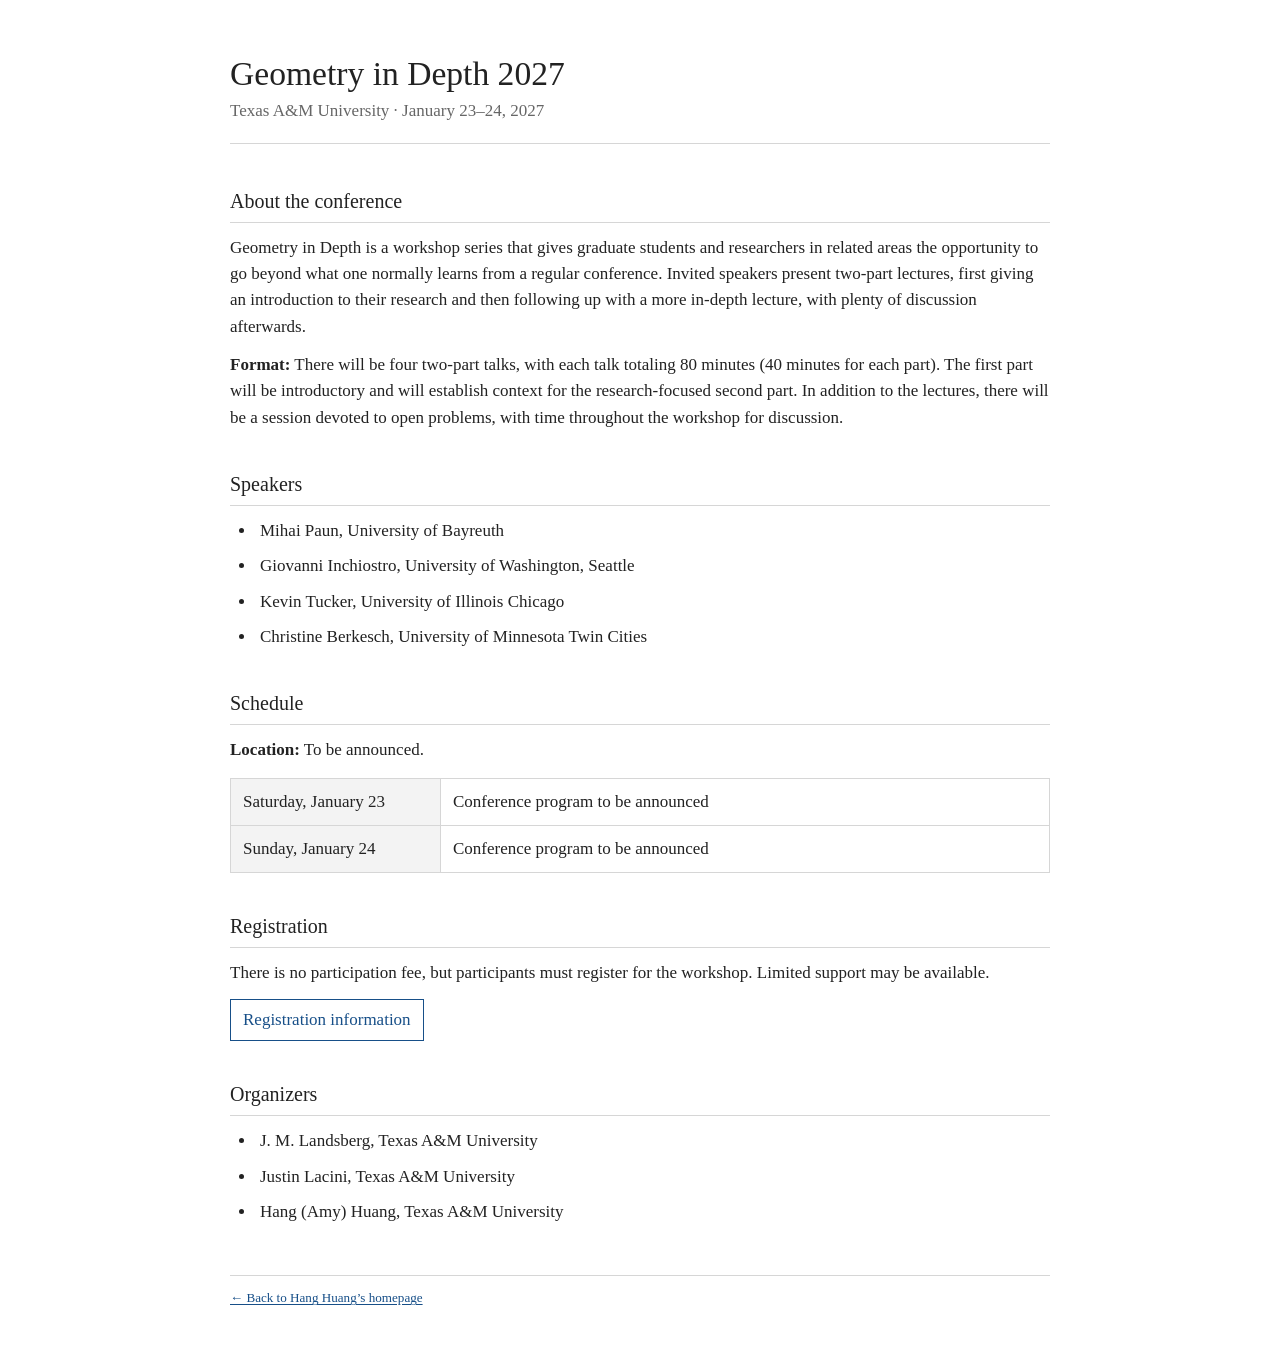
==== gid27.html @ b369a322 "Rename conference page to gid27" ====
<!doctype html>
<html lang="en">
  <head>
    <meta charset="utf-8" />
    <meta name="viewport" content="width=device-width, initial-scale=1" />
    <meta
      name="description"
      content="Geometry in Depth 2027, a conference at Texas A&M University."
    />
    <title>Geometry in Depth 2027</title>
    <link rel="stylesheet" href="styles.css" />
  </head>
  <body>
    <main>
      <header>
        <h1>Geometry in Depth 2027</h1>
        <p class="subtitle">Texas A&amp;M University · January 23–24, 2027</p>
      </header>

      <section>
        <h2>About the conference</h2>
        <p>
          Geometry in Depth is a workshop series that gives graduate students
          and researchers in related areas the opportunity to go beyond what
          one normally learns from a regular conference. Invited speakers
          present two-part lectures, first giving an introduction to their
          research and then following up with a more in-depth lecture, with
          plenty of discussion afterwards.
        </p>
        <p>
          <strong>Format:</strong> There will be four two-part talks, with each
          talk totaling 80 minutes (40 minutes for each part). The first part
          will be introductory and will establish context for the
          research-focused second part. In addition to the lectures, there will
          be a session devoted to open problems, with time throughout the
          workshop for discussion.
        </p>
      </section>

      <section>
        <h2>Speakers</h2>
        <ul>
          <li>Mihai Paun, University of Bayreuth</li>
          <li>Giovanni Inchiostro, University of Washington, Seattle</li>
          <li>Kevin Tucker, University of Illinois Chicago</li>
          <li>Christine Berkesch, University of Minnesota Twin Cities</li>
        </ul>
      </section>

      <section>
        <h2>Schedule</h2>
        <p><strong>Location:</strong> To be announced.</p>
        <table class="schedule">
          <tbody>
            <tr>
              <th scope="row">Saturday, January 23</th>
              <td>Conference program to be announced</td>
            </tr>
            <tr>
              <th scope="row">Sunday, January 24</th>
              <td>Conference program to be announced</td>
            </tr>
          </tbody>
        </table>
      </section>

      <section>
        <h2>Registration</h2>
        <p>
          There is no participation fee, but participants must register for
          the workshop. Limited support may be available.
        </p>
        <p><a class="registration-link" href="registration.html">Registration information</a></p>
      </section>

      <section>
        <h2>Organizers</h2>
        <ul>
          <li>J. M. Landsberg, Texas A&amp;M University</li>
          <li>Justin Lacini, Texas A&amp;M University</li>
          <li>Hang (Amy) Huang, Texas A&amp;M University</li>
        </ul>
      </section>

      <footer>
        <p><a href="index.html">← Back to Hang Huang’s homepage</a></p>
      </footer>
    </main>
  </body>
</html>
---- styles.css ----
:root {
  color-scheme: light;
  --text: #222;
  --muted: #666;
  --link: #174f88;
  --line: #d6d6d6;
  --soft: #f3f3f3;
}

* {
  box-sizing: border-box;
}

body {
  margin: 0;
  color: var(--text);
  background: #fff;
  font-family: Georgia, "Times New Roman", serif;
  font-size: 17px;
  line-height: 1.55;
}

main {
  width: min(820px, calc(100% - 40px));
  margin: 54px auto;
}

header {
  margin-bottom: 42px;
  padding-bottom: 18px;
  border-bottom: 1px solid var(--line);
}

h1 {
  margin: 0 0 4px;
  font-size: 2.1rem;
  font-weight: normal;
  line-height: 1.2;
}

.subtitle {
  margin: 0;
  color: var(--muted);
}

section {
  margin: 38px 0;
}

h2 {
  margin: 0 0 12px;
  padding-bottom: 5px;
  border-bottom: 1px solid var(--line);
  font-size: 1.25rem;
  font-weight: normal;
}

h3 {
  margin: 24px 0 8px;
  font-size: 1rem;
}

p {
  margin: 0 0 12px;
}

a {
  color: var(--link);
  text-decoration-thickness: 1px;
  text-underline-offset: 2px;
}

a:hover {
  color: #0b3159;
}

.introduction {
  display: grid;
  grid-template-columns: 165px 1fr;
  gap: 28px;
  align-items: start;
}

.portrait {
  width: 165px;
  height: 205px;
  border: 1px solid var(--line);
  object-fit: cover;
  object-position: 50% 18%;
}

.introduction h2 {
  margin-top: -7px;
}

dl {
  display: grid;
  grid-template-columns: 90px 1fr;
  gap: 3px 12px;
  margin: 0;
}

dt {
  color: var(--muted);
}

dd {
  margin: 0;
}

ul,
ol {
  margin: 8px 0 0;
  padding-left: 26px;
}

li {
  margin-bottom: 9px;
  padding-left: 4px;
}

.papers li {
  margin-bottom: 14px;
}

.paper-title {
  font-weight: bold;
}

.book-chapter {
  margin-left: 4px;
}

.schedule {
  width: 100%;
  margin-top: 14px;
  border-collapse: collapse;
}

.schedule th,
.schedule td {
  padding: 10px 12px;
  border: 1px solid var(--line);
  text-align: left;
  vertical-align: top;
}

.schedule th {
  width: 210px;
  background: var(--soft);
  font-weight: normal;
}

.registration-link {
  display: inline-block;
  padding: 7px 12px;
  border: 1px solid var(--link);
  text-decoration: none;
}

.registration-link:hover {
  color: #fff;
  background: var(--link);
}

.registration-button {
  display: inline-block;
  padding: 8px 13px;
  color: var(--muted);
  background: var(--soft);
  border: 1px solid var(--line);
}

.section-intro {
  margin-bottom: 16px;
}

#gist-grid {
  border-top: 1px solid var(--line);
}

.gist-card {
  display: block;
  padding: 12px 0;
  border-bottom: 1px solid var(--line);
  color: var(--text);
  text-decoration: none;
}

.gist-card:hover h3 {
  color: var(--link);
  text-decoration: underline;
}

.gist-card-meta {
  color: var(--muted);
  font: 0.75rem Arial, sans-serif;
  text-transform: uppercase;
}

.gist-card h3 {
  margin: 3px 0 0;
  font-size: 1rem;
}

.gist-card-link {
  display: none;
}

.gist-status {
  padding: 13px 0;
  color: var(--muted);
}

footer {
  margin-top: 50px;
  padding-top: 12px;
  border-top: 1px solid var(--line);
  color: var(--muted);
  font-size: 0.82rem;
}

@media (max-width: 560px) {
  main {
    width: calc(100% - 30px);
    margin: 30px auto;
  }

  .introduction {
    grid-template-columns: 1fr;
  }

  .portrait {
    width: 140px;
    height: 175px;
  }

  .introduction h2 {
    margin-top: 0;
  }

  dl {
    grid-template-columns: 80px 1fr;
  }
}
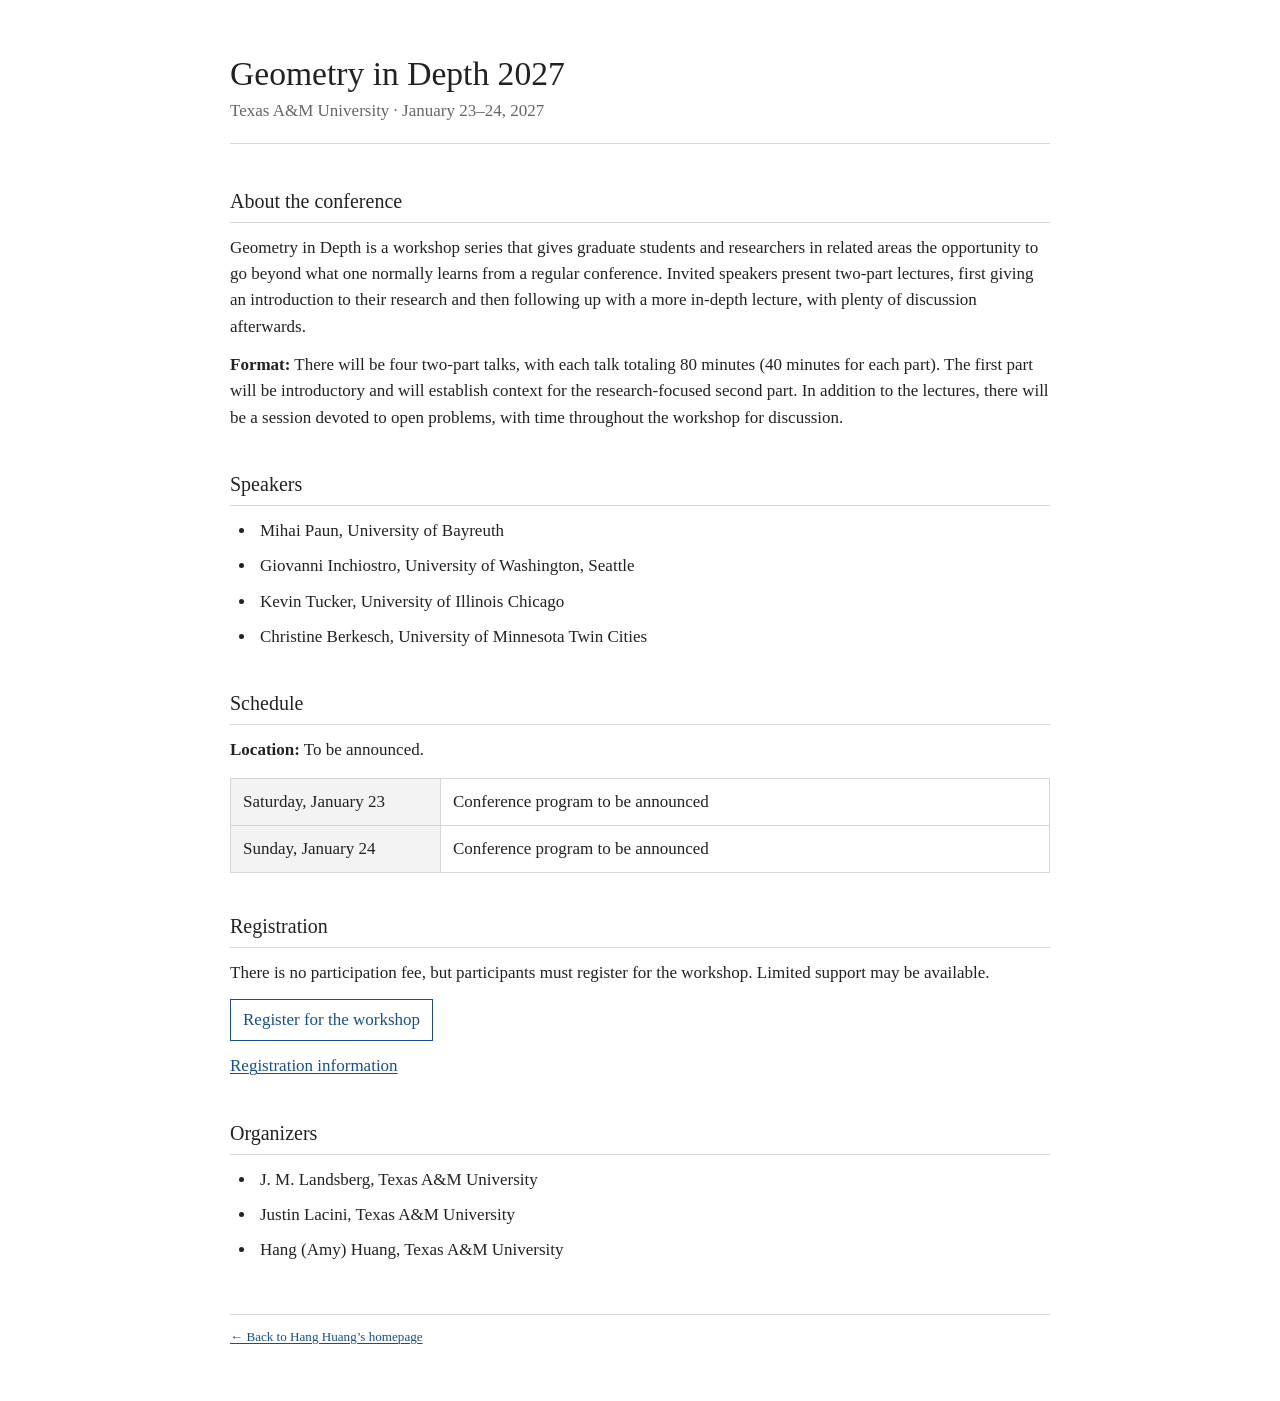
==== commit 1b02a3fe: "Link conference registration form" ====
--- a/gid27.html
+++ b/gid27.html
@@ -70,7 +70,13 @@
           There is no participation fee, but participants must register for
           the workshop. Limited support may be available.
         </p>
-        <p><a class="registration-link" href="registration.html">Registration information</a></p>
+        <p>
+          <a
+            class="registration-link"
+            href="https://docs.google.com/forms/d/16JM95xdHXZeFj7LqHZD20StzO6lVtpzjNh9TrMakeek/viewform"
+          >Register for the workshop</a>
+        </p>
+        <p><a href="registration.html">Registration information</a></p>
       </section>
 
       <section>
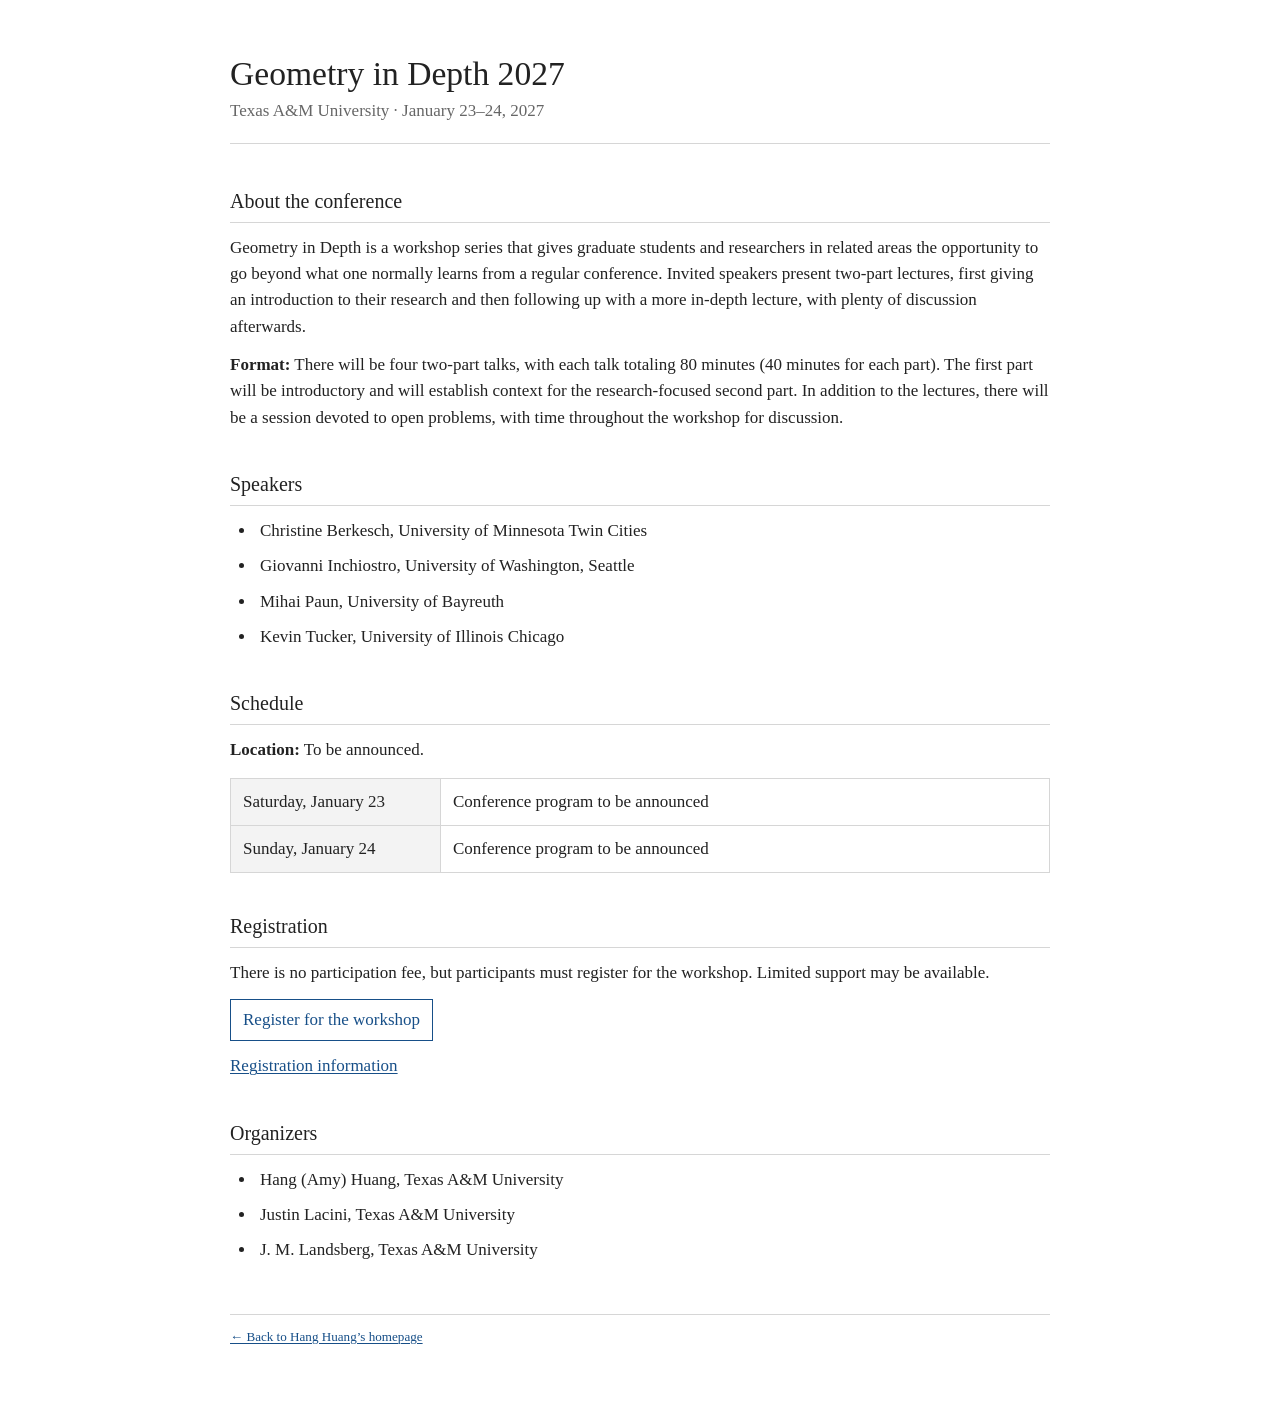
==== commit b691566d: "Alphabetize conference participants" ====
--- a/gid27.html
+++ b/gid27.html
@@ -40,10 +40,10 @@
       <section>
         <h2>Speakers</h2>
         <ul>
+          <li>Christine Berkesch, University of Minnesota Twin Cities</li>
+          <li>Giovanni Inchiostro, University of Washington, Seattle</li>
           <li>Mihai Paun, University of Bayreuth</li>
-          <li>Giovanni Inchiostro, University of Washington, Seattle</li>
           <li>Kevin Tucker, University of Illinois Chicago</li>
-          <li>Christine Berkesch, University of Minnesota Twin Cities</li>
         </ul>
       </section>
 
@@ -82,9 +82,9 @@
       <section>
         <h2>Organizers</h2>
         <ul>
+          <li>Hang (Amy) Huang, Texas A&amp;M University</li>
+          <li>Justin Lacini, Texas A&amp;M University</li>
           <li>J. M. Landsberg, Texas A&amp;M University</li>
-          <li>Justin Lacini, Texas A&amp;M University</li>
-          <li>Hang (Amy) Huang, Texas A&amp;M University</li>
         </ul>
       </section>
 
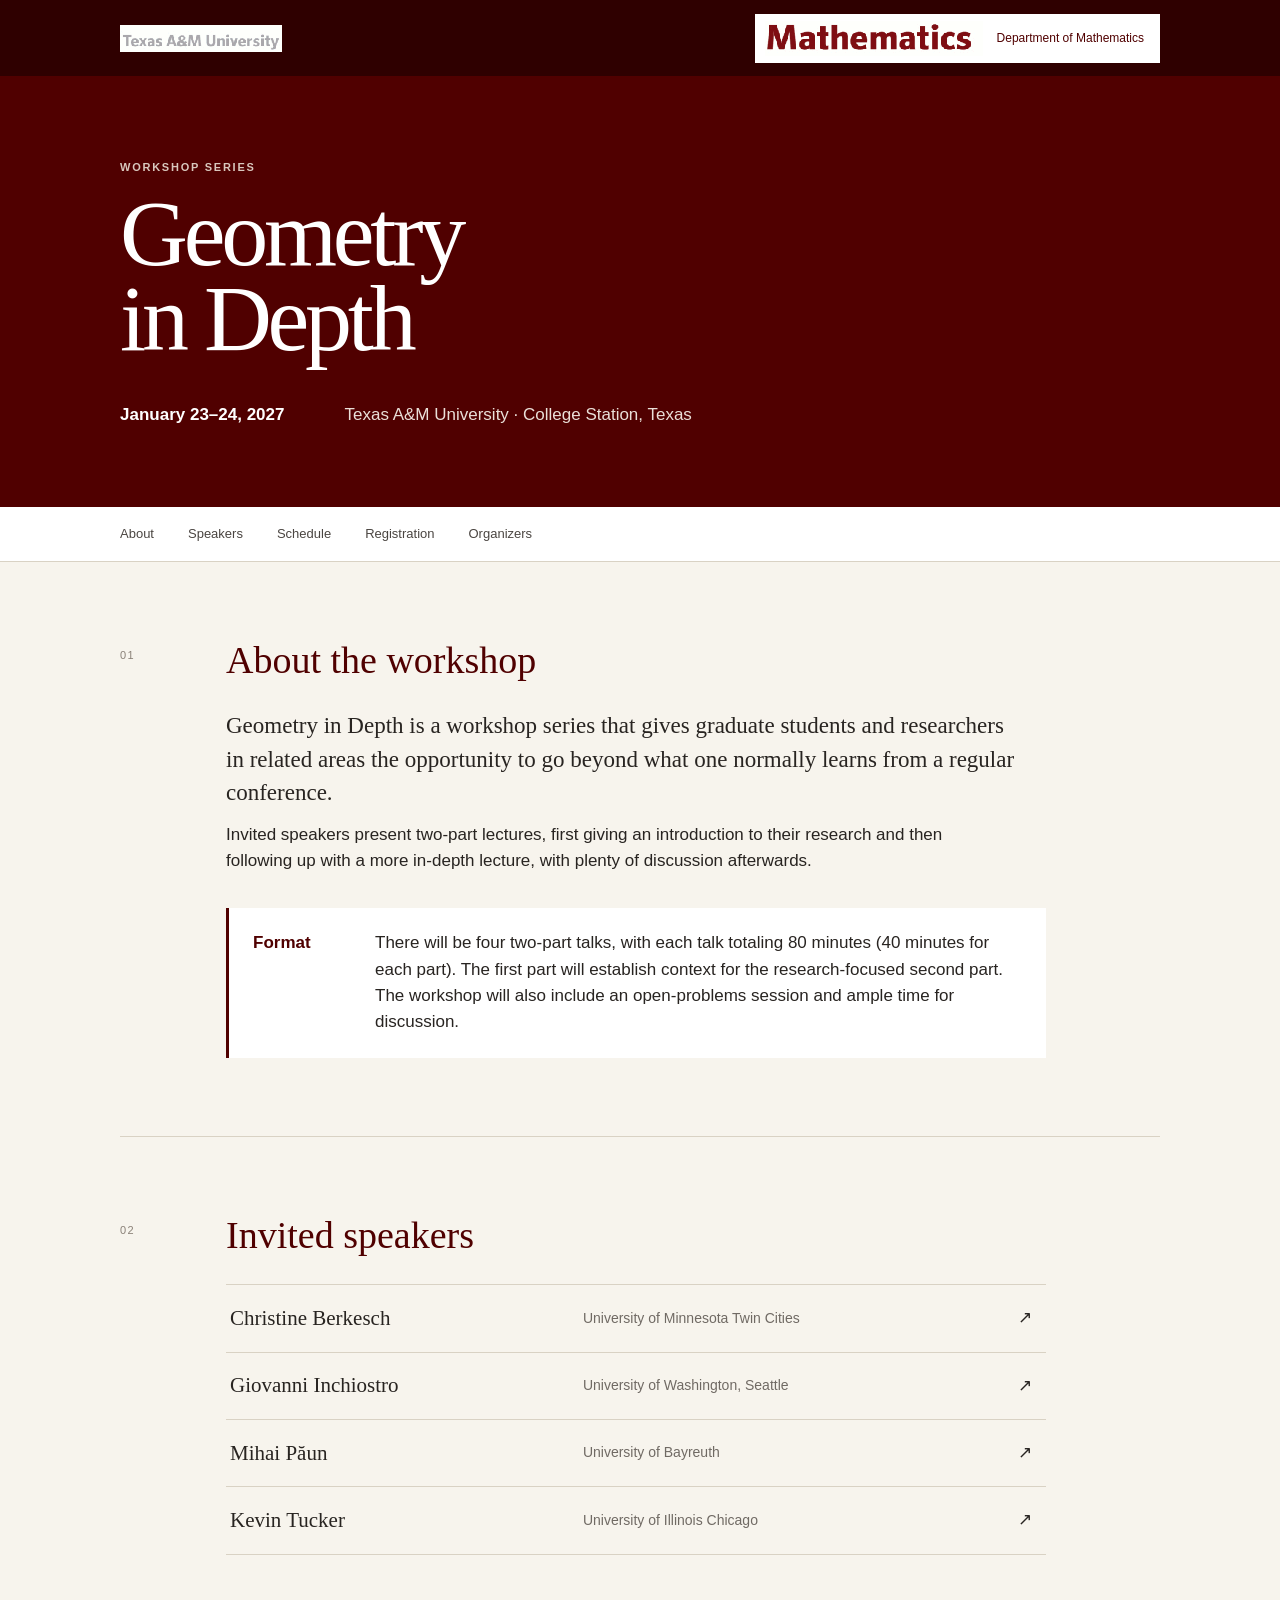
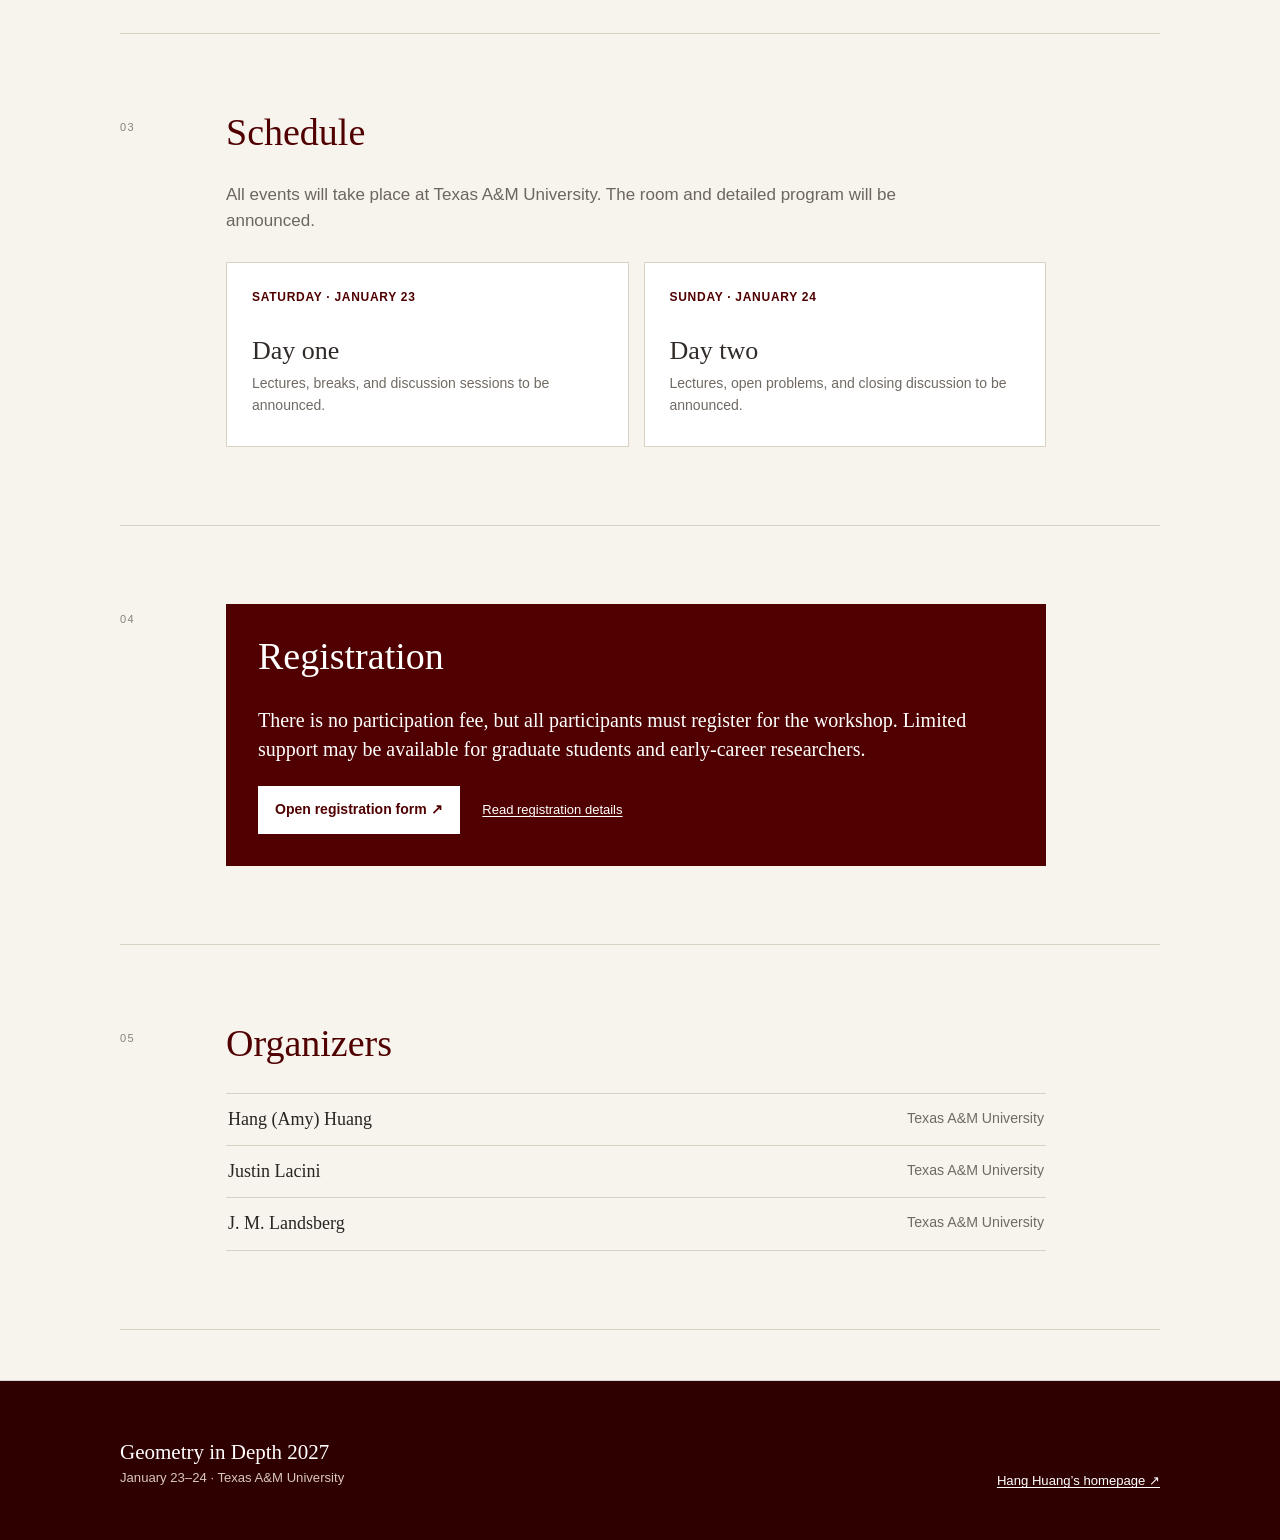
==== commit 0efdbf17: "Polish conference website and add speaker links" ====
--- a/gid27.html
+++ b/gid27.html
@@ -5,92 +5,167 @@
     <meta name="viewport" content="width=device-width, initial-scale=1" />
     <meta
       name="description"
-      content="Geometry in Depth 2027, a conference at Texas A&M University."
+      content="Geometry in Depth 2027, a workshop at Texas A&M University."
     />
     <title>Geometry in Depth 2027</title>
     <link rel="stylesheet" href="styles.css" />
   </head>
-  <body>
-    <main>
-      <header>
-        <h1>Geometry in Depth 2027</h1>
-        <p class="subtitle">Texas A&amp;M University · January 23–24, 2027</p>
-      </header>
+  <body class="conference-page">
+    <header class="conference-header">
+      <div class="brand-bar">
+        <a class="tamu-brand" href="https://www.tamu.edu/">
+          <img
+            src="assets/tamu-wordmark.png"
+            alt="Texas A&M University"
+            width="162"
+            height="27"
+          />
+        </a>
+        <a class="math-brand" href="https://www.math.tamu.edu/">
+          <img
+            src="assets/mathematics-wordmark.gif"
+            alt="Department of Mathematics"
+            width="218"
+            height="35"
+          />
+          <span>Department of Mathematics</span>
+        </a>
+      </div>
 
-      <section>
-        <h2>About the conference</h2>
-        <p>
-          Geometry in Depth is a workshop series that gives graduate students
-          and researchers in related areas the opportunity to go beyond what
-          one normally learns from a regular conference. Invited speakers
-          present two-part lectures, first giving an introduction to their
-          research and then following up with a more in-depth lecture, with
-          plenty of discussion afterwards.
-        </p>
-        <p>
-          <strong>Format:</strong> There will be four two-part talks, with each
-          talk totaling 80 minutes (40 minutes for each part). The first part
-          will be introductory and will establish context for the
-          research-focused second part. In addition to the lectures, there will
-          be a session devoted to open problems, with time throughout the
-          workshop for discussion.
-        </p>
+      <div class="conference-hero">
+        <p class="conference-kicker">Workshop series</p>
+        <h1>Geometry<br />in Depth</h1>
+        <div class="conference-meta">
+          <p><strong>January 23–24, 2027</strong></p>
+          <p>Texas A&amp;M University · College Station, Texas</p>
+        </div>
+      </div>
+
+      <nav class="conference-nav" aria-label="Conference navigation">
+        <a href="#about">About</a>
+        <a href="#speakers">Speakers</a>
+        <a href="#schedule">Schedule</a>
+        <a href="#registration">Registration</a>
+        <a href="#organizers">Organizers</a>
+      </nav>
+    </header>
+
+    <main class="conference-main">
+      <section class="conference-section conference-intro" id="about">
+        <p class="section-number">01</p>
+        <div>
+          <h2>About the workshop</h2>
+          <p class="lead">
+            Geometry in Depth is a workshop series that gives graduate students
+            and researchers in related areas the opportunity to go beyond what
+            one normally learns from a regular conference.
+          </p>
+          <p>
+            Invited speakers present two-part lectures, first giving an
+            introduction to their research and then following up with a more
+            in-depth lecture, with plenty of discussion afterwards.
+          </p>
+          <div class="format-note">
+            <strong>Format</strong>
+            <p>
+              There will be four two-part talks, with each talk totaling 80
+              minutes (40 minutes for each part). The first part will establish
+              context for the research-focused second part. The workshop will
+              also include an open-problems session and ample time for
+              discussion.
+            </p>
+          </div>
+        </div>
       </section>
 
-      <section>
-        <h2>Speakers</h2>
-        <ul>
-          <li>Christine Berkesch, University of Minnesota Twin Cities</li>
-          <li>Giovanni Inchiostro, University of Washington, Seattle</li>
-          <li>Mihai Paun, University of Bayreuth</li>
-          <li>Kevin Tucker, University of Illinois Chicago</li>
-        </ul>
+      <section class="conference-section" id="speakers">
+        <p class="section-number">02</p>
+        <div>
+          <h2>Invited speakers</h2>
+          <div class="speaker-list">
+            <a href="https://www-users.cse.umn.edu/~cberkesc/">
+              <span class="speaker-name">Christine Berkesch</span>
+              <span class="speaker-school">University of Minnesota Twin Cities</span>
+              <span class="speaker-arrow" aria-hidden="true">↗</span>
+            </a>
+            <a href="https://sites.math.washington.edu/~ginchios/">
+              <span class="speaker-name">Giovanni Inchiostro</span>
+              <span class="speaker-school">University of Washington, Seattle</span>
+              <span class="speaker-arrow" aria-hidden="true">↗</span>
+            </a>
+            <a href="https://www.mathe8.uni-bayreuth.de/de/team/prof-paun/index.php">
+              <span class="speaker-name">Mihai Păun</span>
+              <span class="speaker-school">University of Bayreuth</span>
+              <span class="speaker-arrow" aria-hidden="true">↗</span>
+            </a>
+            <a href="https://sites.google.com/uic.edu/kftucker/">
+              <span class="speaker-name">Kevin Tucker</span>
+              <span class="speaker-school">University of Illinois Chicago</span>
+              <span class="speaker-arrow" aria-hidden="true">↗</span>
+            </a>
+          </div>
+        </div>
       </section>
 
-      <section>
-        <h2>Schedule</h2>
-        <p><strong>Location:</strong> To be announced.</p>
-        <table class="schedule">
-          <tbody>
-            <tr>
-              <th scope="row">Saturday, January 23</th>
-              <td>Conference program to be announced</td>
-            </tr>
-            <tr>
-              <th scope="row">Sunday, January 24</th>
-              <td>Conference program to be announced</td>
-            </tr>
-          </tbody>
-        </table>
+      <section class="conference-section" id="schedule">
+        <p class="section-number">03</p>
+        <div>
+          <h2>Schedule</h2>
+          <p class="section-note">
+            All events will take place at Texas A&amp;M University. The room
+            and detailed program will be announced.
+          </p>
+          <div class="day-grid">
+            <article>
+              <p class="day-date">Saturday · January 23</p>
+              <h3>Day one</h3>
+              <p>Lectures, breaks, and discussion sessions to be announced.</p>
+            </article>
+            <article>
+              <p class="day-date">Sunday · January 24</p>
+              <h3>Day two</h3>
+              <p>Lectures, open problems, and closing discussion to be announced.</p>
+            </article>
+          </div>
+        </div>
       </section>
 
-      <section>
-        <h2>Registration</h2>
-        <p>
-          There is no participation fee, but participants must register for
-          the workshop. Limited support may be available.
-        </p>
-        <p>
+      <section class="conference-section registration-panel" id="registration">
+        <p class="section-number">04</p>
+        <div>
+          <h2>Registration</h2>
+          <p class="lead">
+            There is no participation fee, but all participants must register
+            for the workshop. Limited support may be available for graduate
+            students and early-career researchers.
+          </p>
           <a
-            class="registration-link"
+            class="conference-button"
             href="https://docs.google.com/forms/d/16JM95xdHXZeFj7LqHZD20StzO6lVtpzjNh9TrMakeek/viewform"
-          >Register for the workshop</a>
-        </p>
-        <p><a href="registration.html">Registration information</a></p>
+          >Open registration form <span aria-hidden="true">↗</span></a>
+          <a class="text-link" href="registration.html">Read registration details</a>
+        </div>
       </section>
 
-      <section>
-        <h2>Organizers</h2>
-        <ul>
-          <li>Hang (Amy) Huang, Texas A&amp;M University</li>
-          <li>Justin Lacini, Texas A&amp;M University</li>
-          <li>J. M. Landsberg, Texas A&amp;M University</li>
-        </ul>
+      <section class="conference-section" id="organizers">
+        <p class="section-number">05</p>
+        <div>
+          <h2>Organizers</h2>
+          <ul class="organizer-list">
+            <li><span>Hang (Amy) Huang</span><small>Texas A&amp;M University</small></li>
+            <li><span>Justin Lacini</span><small>Texas A&amp;M University</small></li>
+            <li><span>J. M. Landsberg</span><small>Texas A&amp;M University</small></li>
+          </ul>
+        </div>
       </section>
+    </main>
 
-      <footer>
-        <p><a href="index.html">← Back to Hang Huang’s homepage</a></p>
-      </footer>
-    </main>
+    <footer class="conference-footer">
+      <div>
+        <p>Geometry in Depth 2027</p>
+        <p>January 23–24 · Texas A&amp;M University</p>
+      </div>
+      <a href="index.html">Hang Huang’s homepage ↗</a>
+    </footer>
   </body>
 </html>
--- a/styles.css
+++ b/styles.css
@@ -171,6 +171,397 @@
   border: 1px solid var(--line);
 }
 
+/* Conference page */
+
+.conference-page {
+  --maroon: #500000;
+  --maroon-dark: #2f0000;
+  --warm-paper: #f7f4ed;
+  --warm-line: #d9d2c4;
+  background: var(--warm-paper);
+  font-family: Arial, Helvetica, sans-serif;
+  color: #282421;
+}
+
+.conference-header {
+  margin: 0;
+  padding: 0;
+  border: 0;
+}
+
+.brand-bar {
+  min-height: 76px;
+  padding: 12px max(24px, calc((100vw - 1040px) / 2));
+  display: flex;
+  align-items: center;
+  justify-content: space-between;
+  gap: 30px;
+  background: var(--maroon-dark);
+}
+
+.brand-bar a {
+  display: flex;
+  align-items: center;
+  text-decoration: none;
+}
+
+.brand-bar img {
+  display: block;
+  max-width: 100%;
+  height: auto;
+}
+
+.math-brand {
+  gap: 14px;
+  padding: 7px 10px;
+  color: #fff;
+  background: #fff;
+}
+
+.math-brand span {
+  padding-right: 6px;
+  color: var(--maroon);
+  font: 12px/1.2 Arial, sans-serif;
+}
+
+.conference-hero {
+  padding: 86px max(24px, calc((100vw - 1040px) / 2)) 78px;
+  color: #fff;
+  background: var(--maroon);
+}
+
+.conference-kicker {
+  margin: 0 0 18px;
+  color: #d9c7bd;
+  font: bold 11px/1 Arial, sans-serif;
+  letter-spacing: 0.16em;
+  text-transform: uppercase;
+}
+
+.conference-hero h1 {
+  margin: 0;
+  max-width: 700px;
+  color: #fff;
+  font: normal clamp(58px, 8vw, 94px)/0.9 Georgia, serif;
+  letter-spacing: -0.045em;
+}
+
+.conference-meta {
+  margin-top: 42px;
+  display: flex;
+  gap: 24px 60px;
+  flex-wrap: wrap;
+  color: #eadfd8;
+}
+
+.conference-meta p {
+  margin: 0;
+}
+
+.conference-meta strong {
+  color: #fff;
+}
+
+.conference-nav {
+  padding: 0 max(24px, calc((100vw - 1040px) / 2));
+  display: flex;
+  gap: 4px 34px;
+  flex-wrap: wrap;
+  border-bottom: 1px solid var(--warm-line);
+  background: #fff;
+}
+
+.conference-nav a {
+  padding: 17px 0 14px;
+  color: #4a4541;
+  border-bottom: 3px solid transparent;
+  font-size: 13px;
+  text-decoration: none;
+}
+
+.conference-nav a:hover {
+  color: var(--maroon);
+  border-bottom-color: var(--maroon);
+}
+
+.conference-main {
+  width: min(1040px, calc(100% - 48px));
+  margin: 0 auto;
+}
+
+.conference-section {
+  display: grid;
+  grid-template-columns: 70px 1fr;
+  gap: 36px;
+  padding: 78px 0;
+  margin: 0;
+  border-bottom: 1px solid var(--warm-line);
+}
+
+.conference-section > div {
+  max-width: 820px;
+}
+
+.section-number {
+  margin: 7px 0 0;
+  color: #8a8178;
+  font-size: 11px;
+  letter-spacing: 0.12em;
+}
+
+.conference-section h2 {
+  margin: 0 0 28px;
+  padding: 0;
+  border: 0;
+  color: var(--maroon);
+  font: normal 38px/1.1 Georgia, serif;
+}
+
+.conference-section .lead {
+  max-width: 790px;
+  font: 23px/1.45 Georgia, serif;
+}
+
+.conference-section p {
+  max-width: 760px;
+}
+
+.format-note {
+  margin-top: 34px;
+  padding: 22px 24px;
+  display: grid;
+  grid-template-columns: 100px 1fr;
+  gap: 22px;
+  border-left: 3px solid var(--maroon);
+  background: #fff;
+}
+
+.format-note strong {
+  color: var(--maroon);
+}
+
+.format-note p {
+  margin: 0;
+}
+
+.speaker-list {
+  border-top: 1px solid var(--warm-line);
+}
+
+.speaker-list a {
+  display: grid;
+  grid-template-columns: minmax(220px, 0.8fr) 1fr 24px;
+  gap: 24px;
+  align-items: center;
+  padding: 20px 4px;
+  color: inherit;
+  border-bottom: 1px solid var(--warm-line);
+  text-decoration: none;
+}
+
+.speaker-list a:hover {
+  color: var(--maroon);
+  background: rgba(255, 255, 255, 0.55);
+}
+
+.speaker-name {
+  font: 21px/1.2 Georgia, serif;
+}
+
+.speaker-school {
+  color: #706a64;
+  font-size: 14px;
+}
+
+.speaker-arrow {
+  transition: transform 160ms ease;
+}
+
+.speaker-list a:hover .speaker-arrow {
+  transform: translate(2px, -2px);
+}
+
+.section-note {
+  color: #6c665f;
+}
+
+.day-grid {
+  margin-top: 28px;
+  display: grid;
+  grid-template-columns: 1fr 1fr;
+  gap: 15px;
+}
+
+.day-grid article {
+  min-height: 185px;
+  padding: 25px;
+  border: 1px solid var(--warm-line);
+  background: #fff;
+}
+
+.day-grid .day-date {
+  color: var(--maroon);
+  font-size: 12px;
+  font-weight: bold;
+  letter-spacing: 0.06em;
+  text-transform: uppercase;
+}
+
+.day-grid h3 {
+  margin: 30px 0 8px;
+  color: #302b28;
+  font: normal 26px/1.1 Georgia, serif;
+}
+
+.day-grid article > p:last-child {
+  margin: 0;
+  color: #706a64;
+  font-size: 14px;
+}
+
+.registration-panel > div {
+  padding: 32px;
+  color: #fff;
+  background: var(--maroon);
+}
+
+.registration-panel h2,
+.registration-panel .lead {
+  color: #fff;
+}
+
+.registration-panel .lead {
+  font-size: 20px;
+}
+
+.conference-button {
+  display: inline-block;
+  margin-top: 10px;
+  padding: 12px 16px;
+  color: var(--maroon);
+  background: #fff;
+  border: 1px solid #fff;
+  font-weight: bold;
+  font-size: 14px;
+  text-decoration: none;
+}
+
+.conference-button:hover {
+  color: #fff;
+  background: transparent;
+}
+
+.registration-panel .text-link {
+  display: inline-block;
+  margin-left: 18px;
+  color: #fff;
+  font-size: 13px;
+}
+
+.organizer-list {
+  margin: 0;
+  padding: 0;
+  list-style: none;
+  border-top: 1px solid var(--warm-line);
+}
+
+.organizer-list li {
+  margin: 0;
+  padding: 14px 2px;
+  display: flex;
+  justify-content: space-between;
+  gap: 25px;
+  border-bottom: 1px solid var(--warm-line);
+}
+
+.organizer-list span {
+  font: 18px/1.3 Georgia, serif;
+}
+
+.organizer-list small {
+  color: #706a64;
+}
+
+.conference-footer {
+  min-height: 160px;
+  padding: 48px max(24px, calc((100vw - 1040px) / 2));
+  display: flex;
+  align-items: flex-end;
+  justify-content: space-between;
+  gap: 30px;
+  color: #d9c7bd;
+  background: var(--maroon-dark);
+}
+
+.conference-footer p {
+  margin: 3px 0;
+}
+
+.conference-footer p:first-child {
+  color: #fff;
+  font: 21px/1.2 Georgia, serif;
+}
+
+.conference-footer a {
+  color: #fff;
+}
+
+@media (max-width: 680px) {
+  .brand-bar {
+    align-items: flex-start;
+    flex-direction: column;
+    gap: 15px;
+  }
+
+  .conference-hero {
+    padding-top: 60px;
+    padding-bottom: 55px;
+  }
+
+  .conference-nav {
+    gap: 0 22px;
+  }
+
+  .conference-main {
+    width: calc(100% - 30px);
+  }
+
+  .conference-section {
+    grid-template-columns: 1fr;
+    gap: 12px;
+    padding: 55px 0;
+  }
+
+  .format-note,
+  .speaker-list a,
+  .day-grid {
+    grid-template-columns: 1fr;
+  }
+
+  .speaker-list a {
+    gap: 5px;
+  }
+
+  .speaker-arrow {
+    display: none;
+  }
+
+  .registration-panel > div {
+    padding: 24px;
+  }
+
+  .registration-panel .text-link {
+    display: block;
+    margin: 18px 0 0;
+  }
+
+  .organizer-list li,
+  .conference-footer {
+    align-items: flex-start;
+    flex-direction: column;
+  }
+}
+
 .section-intro {
   margin-bottom: 16px;
 }
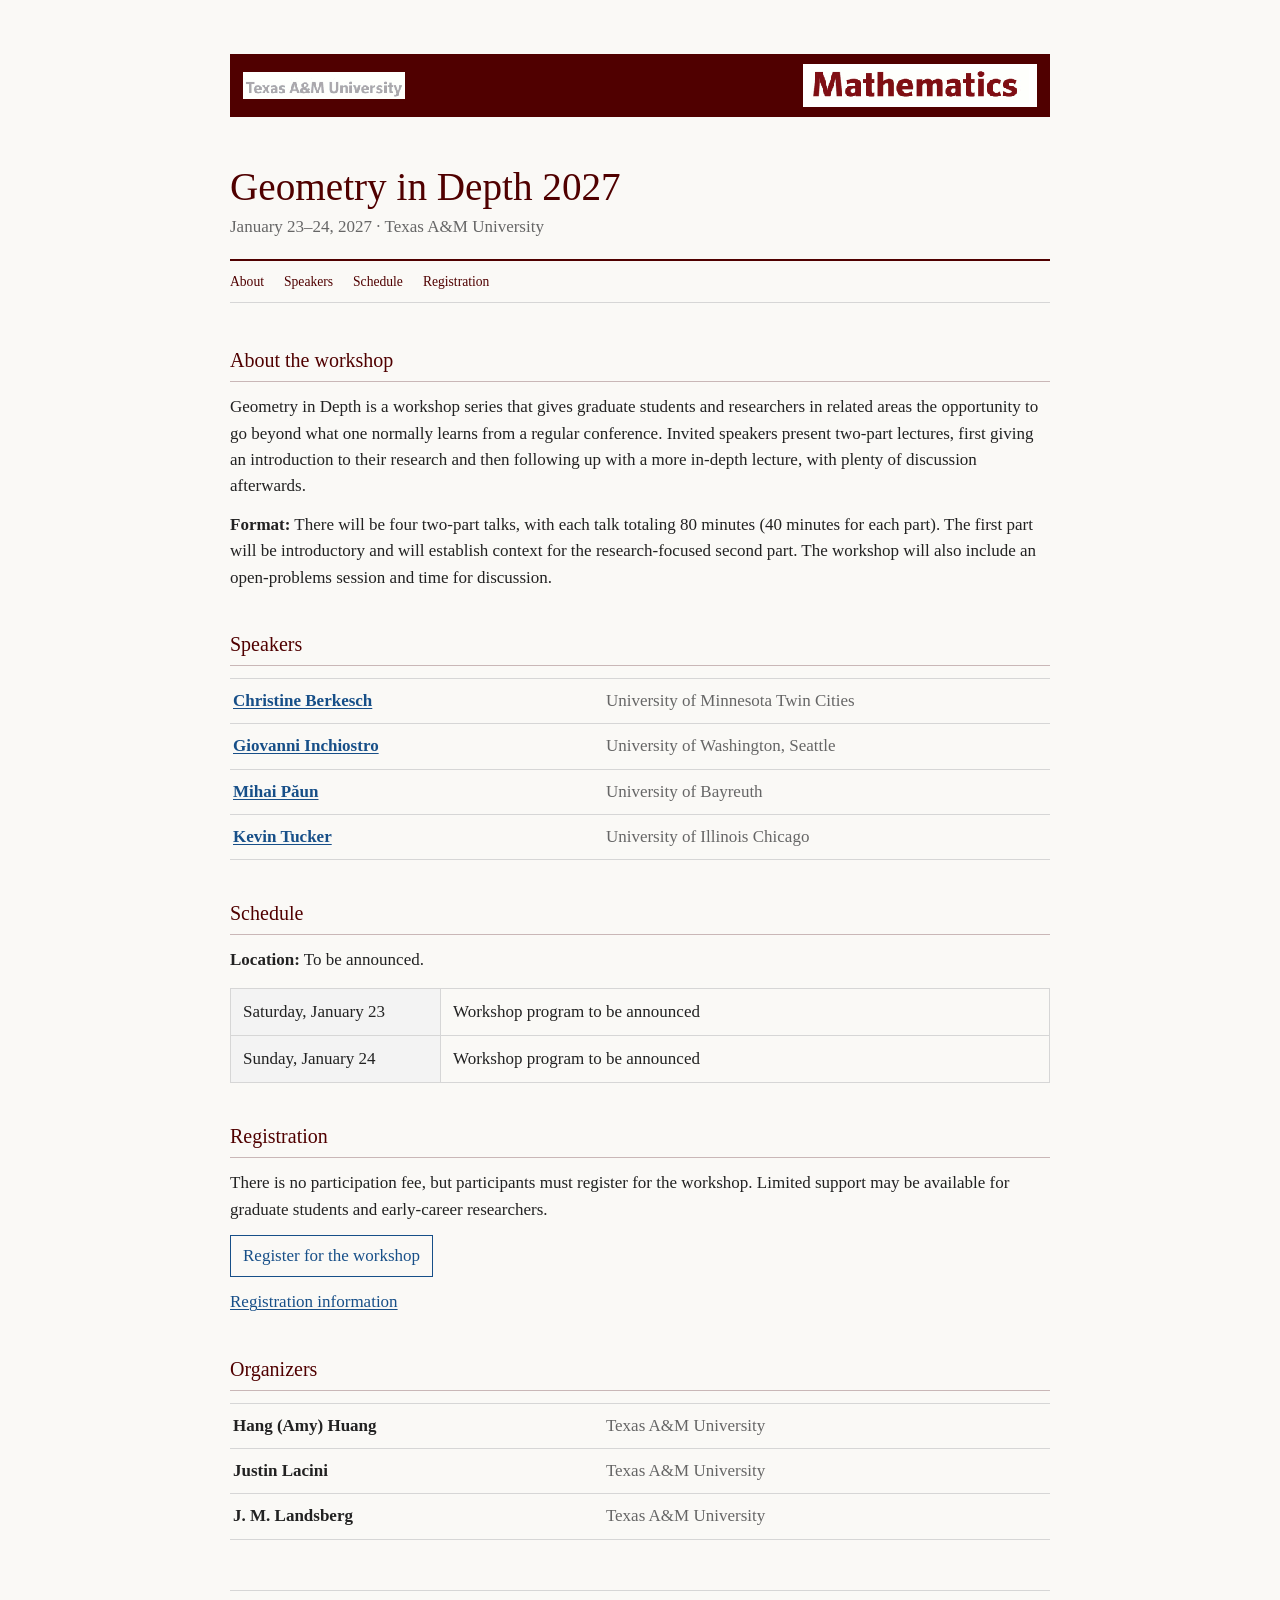
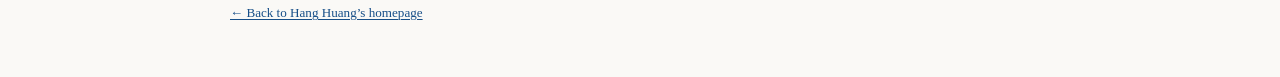
==== commit 3bbd2774: "Restore modest conference layout" ====
--- a/gid27.html
+++ b/gid27.html
@@ -11,161 +11,114 @@
     <link rel="stylesheet" href="styles.css" />
   </head>
   <body class="conference-page">
-    <header class="conference-header">
-      <div class="brand-bar">
-        <a class="tamu-brand" href="https://www.tamu.edu/">
-          <img
-            src="assets/tamu-wordmark.png"
-            alt="Texas A&M University"
-            width="162"
-            height="27"
-          />
+    <main>
+      <div class="conference-logos">
+        <a href="https://www.tamu.edu/">
+          <img src="assets/tamu-wordmark.png" alt="Texas A&M University" width="162" height="27" />
         </a>
-        <a class="math-brand" href="https://www.math.tamu.edu/">
-          <img
-            src="assets/mathematics-wordmark.gif"
-            alt="Department of Mathematics"
-            width="218"
-            height="35"
-          />
-          <span>Department of Mathematics</span>
+        <a href="https://www.math.tamu.edu/">
+          <img src="assets/mathematics-wordmark.gif" alt="Department of Mathematics" width="218" height="35" />
         </a>
       </div>
 
-      <div class="conference-hero">
-        <p class="conference-kicker">Workshop series</p>
-        <h1>Geometry<br />in Depth</h1>
-        <div class="conference-meta">
-          <p><strong>January 23–24, 2027</strong></p>
-          <p>Texas A&amp;M University · College Station, Texas</p>
-        </div>
-      </div>
+      <header class="conference-title">
+        <h1>Geometry in Depth 2027</h1>
+        <p>January 23–24, 2027 · Texas A&amp;M University</p>
+      </header>
 
       <nav class="conference-nav" aria-label="Conference navigation">
         <a href="#about">About</a>
         <a href="#speakers">Speakers</a>
         <a href="#schedule">Schedule</a>
         <a href="#registration">Registration</a>
-        <a href="#organizers">Organizers</a>
       </nav>
-    </header>
 
-    <main class="conference-main">
-      <section class="conference-section conference-intro" id="about">
-        <p class="section-number">01</p>
-        <div>
-          <h2>About the workshop</h2>
-          <p class="lead">
-            Geometry in Depth is a workshop series that gives graduate students
-            and researchers in related areas the opportunity to go beyond what
-            one normally learns from a regular conference.
-          </p>
-          <p>
-            Invited speakers present two-part lectures, first giving an
-            introduction to their research and then following up with a more
-            in-depth lecture, with plenty of discussion afterwards.
-          </p>
-          <div class="format-note">
-            <strong>Format</strong>
-            <p>
-              There will be four two-part talks, with each talk totaling 80
-              minutes (40 minutes for each part). The first part will establish
-              context for the research-focused second part. The workshop will
-              also include an open-problems session and ample time for
-              discussion.
-            </p>
-          </div>
-        </div>
+      <section id="about">
+        <h2>About the workshop</h2>
+        <p>
+          Geometry in Depth is a workshop series that gives graduate students
+          and researchers in related areas the opportunity to go beyond what
+          one normally learns from a regular conference. Invited speakers
+          present two-part lectures, first giving an introduction to their
+          research and then following up with a more in-depth lecture, with
+          plenty of discussion afterwards.
+        </p>
+        <p>
+          <strong>Format:</strong> There will be four two-part talks, with each
+          talk totaling 80 minutes (40 minutes for each part). The first part
+          will be introductory and will establish context for the
+          research-focused second part. The workshop will also include an
+          open-problems session and time for discussion.
+        </p>
       </section>
 
-      <section class="conference-section" id="speakers">
-        <p class="section-number">02</p>
-        <div>
-          <h2>Invited speakers</h2>
-          <div class="speaker-list">
-            <a href="https://www-users.cse.umn.edu/~cberkesc/">
-              <span class="speaker-name">Christine Berkesch</span>
-              <span class="speaker-school">University of Minnesota Twin Cities</span>
-              <span class="speaker-arrow" aria-hidden="true">↗</span>
-            </a>
-            <a href="https://sites.math.washington.edu/~ginchios/">
-              <span class="speaker-name">Giovanni Inchiostro</span>
-              <span class="speaker-school">University of Washington, Seattle</span>
-              <span class="speaker-arrow" aria-hidden="true">↗</span>
-            </a>
-            <a href="https://www.mathe8.uni-bayreuth.de/de/team/prof-paun/index.php">
-              <span class="speaker-name">Mihai Păun</span>
-              <span class="speaker-school">University of Bayreuth</span>
-              <span class="speaker-arrow" aria-hidden="true">↗</span>
-            </a>
-            <a href="https://sites.google.com/uic.edu/kftucker/">
-              <span class="speaker-name">Kevin Tucker</span>
-              <span class="speaker-school">University of Illinois Chicago</span>
-              <span class="speaker-arrow" aria-hidden="true">↗</span>
-            </a>
-          </div>
-        </div>
+      <section id="speakers">
+        <h2>Speakers</h2>
+        <ul class="people-list">
+          <li>
+            <a href="https://www-users.cse.umn.edu/~cberkesc/">Christine Berkesch</a>
+            <span>University of Minnesota Twin Cities</span>
+          </li>
+          <li>
+            <a href="https://sites.math.washington.edu/~ginchios/">Giovanni Inchiostro</a>
+            <span>University of Washington, Seattle</span>
+          </li>
+          <li>
+            <a href="https://www.mathe8.uni-bayreuth.de/de/team/prof-paun/index.php">Mihai Păun</a>
+            <span>University of Bayreuth</span>
+          </li>
+          <li>
+            <a href="https://sites.google.com/uic.edu/kftucker/">Kevin Tucker</a>
+            <span>University of Illinois Chicago</span>
+          </li>
+        </ul>
       </section>
 
-      <section class="conference-section" id="schedule">
-        <p class="section-number">03</p>
-        <div>
-          <h2>Schedule</h2>
-          <p class="section-note">
-            All events will take place at Texas A&amp;M University. The room
-            and detailed program will be announced.
-          </p>
-          <div class="day-grid">
-            <article>
-              <p class="day-date">Saturday · January 23</p>
-              <h3>Day one</h3>
-              <p>Lectures, breaks, and discussion sessions to be announced.</p>
-            </article>
-            <article>
-              <p class="day-date">Sunday · January 24</p>
-              <h3>Day two</h3>
-              <p>Lectures, open problems, and closing discussion to be announced.</p>
-            </article>
-          </div>
-        </div>
+      <section id="schedule">
+        <h2>Schedule</h2>
+        <p><strong>Location:</strong> To be announced.</p>
+        <table class="schedule">
+          <tbody>
+            <tr>
+              <th scope="row">Saturday, January 23</th>
+              <td>Workshop program to be announced</td>
+            </tr>
+            <tr>
+              <th scope="row">Sunday, January 24</th>
+              <td>Workshop program to be announced</td>
+            </tr>
+          </tbody>
+        </table>
       </section>
 
-      <section class="conference-section registration-panel" id="registration">
-        <p class="section-number">04</p>
-        <div>
-          <h2>Registration</h2>
-          <p class="lead">
-            There is no participation fee, but all participants must register
-            for the workshop. Limited support may be available for graduate
-            students and early-career researchers.
-          </p>
+      <section id="registration">
+        <h2>Registration</h2>
+        <p>
+          There is no participation fee, but participants must register for
+          the workshop. Limited support may be available for graduate students
+          and early-career researchers.
+        </p>
+        <p>
           <a
-            class="conference-button"
+            class="registration-link"
             href="https://docs.google.com/forms/d/16JM95xdHXZeFj7LqHZD20StzO6lVtpzjNh9TrMakeek/viewform"
-          >Open registration form <span aria-hidden="true">↗</span></a>
-          <a class="text-link" href="registration.html">Read registration details</a>
-        </div>
+          >Register for the workshop</a>
+        </p>
+        <p><a href="registration.html">Registration information</a></p>
       </section>
 
-      <section class="conference-section" id="organizers">
-        <p class="section-number">05</p>
-        <div>
-          <h2>Organizers</h2>
-          <ul class="organizer-list">
-            <li><span>Hang (Amy) Huang</span><small>Texas A&amp;M University</small></li>
-            <li><span>Justin Lacini</span><small>Texas A&amp;M University</small></li>
-            <li><span>J. M. Landsberg</span><small>Texas A&amp;M University</small></li>
-          </ul>
-        </div>
+      <section id="organizers">
+        <h2>Organizers</h2>
+        <ul class="people-list">
+          <li><span class="person-name">Hang (Amy) Huang</span><span>Texas A&amp;M University</span></li>
+          <li><span class="person-name">Justin Lacini</span><span>Texas A&amp;M University</span></li>
+          <li><span class="person-name">J. M. Landsberg</span><span>Texas A&amp;M University</span></li>
+        </ul>
       </section>
+
+      <footer>
+        <p><a href="index.html">← Back to Hang Huang’s homepage</a></p>
+      </footer>
     </main>
-
-    <footer class="conference-footer">
-      <div>
-        <p>Geometry in Depth 2027</p>
-        <p>January 23–24 · Texas A&amp;M University</p>
-      </div>
-      <a href="index.html">Hang Huang’s homepage ↗</a>
-    </footer>
   </body>
 </html>
--- a/styles.css
+++ b/styles.css
@@ -5,11 +5,12 @@
   --link: #174f88;
   --line: #d6d6d6;
   --soft: #f3f3f3;
-}
-
-* {
-  box-sizing: border-box;
-}
+  --maroon: #500000;
+}
+
+* { box-sizing: border-box; }
+
+html { scroll-behavior: smooth; }
 
 body {
   margin: 0;
@@ -38,14 +39,9 @@
   line-height: 1.2;
 }
 
-.subtitle {
-  margin: 0;
-  color: var(--muted);
-}
-
-section {
-  margin: 38px 0;
-}
+.subtitle { margin: 0; color: var(--muted); }
+
+section { margin: 38px 0; }
 
 h2 {
   margin: 0 0 12px;
@@ -55,14 +51,8 @@
   font-weight: normal;
 }
 
-h3 {
-  margin: 24px 0 8px;
-  font-size: 1rem;
-}
-
-p {
-  margin: 0 0 12px;
-}
+h3 { margin: 24px 0 8px; font-size: 1rem; }
+p { margin: 0 0 12px; }
 
 a {
   color: var(--link);
@@ -70,9 +60,7 @@
   text-underline-offset: 2px;
 }
 
-a:hover {
-  color: #0b3159;
-}
+a:hover { color: #0b3159; }
 
 .introduction {
   display: grid;
@@ -89,9 +77,7 @@
   object-position: 50% 18%;
 }
 
-.introduction h2 {
-  margin-top: -7px;
-}
+.introduction h2 { margin-top: -7px; }
 
 dl {
   display: grid;
@@ -100,36 +86,14 @@
   margin: 0;
 }
 
-dt {
-  color: var(--muted);
-}
-
-dd {
-  margin: 0;
-}
-
-ul,
-ol {
-  margin: 8px 0 0;
-  padding-left: 26px;
-}
-
-li {
-  margin-bottom: 9px;
-  padding-left: 4px;
-}
-
-.papers li {
-  margin-bottom: 14px;
-}
-
-.paper-title {
-  font-weight: bold;
-}
-
-.book-chapter {
-  margin-left: 4px;
-}
+dt { color: var(--muted); }
+dd { margin: 0; }
+
+ul, ol { margin: 8px 0 0; padding-left: 26px; }
+li { margin-bottom: 9px; padding-left: 4px; }
+.papers li { margin-bottom: 14px; }
+.paper-title { font-weight: bold; }
+.book-chapter { margin-left: 4px; }
 
 .schedule {
   width: 100%;
@@ -158,417 +122,10 @@
   text-decoration: none;
 }
 
-.registration-link:hover {
-  color: #fff;
-  background: var(--link);
-}
-
-.registration-button {
-  display: inline-block;
-  padding: 8px 13px;
-  color: var(--muted);
-  background: var(--soft);
-  border: 1px solid var(--line);
-}
-
-/* Conference page */
-
-.conference-page {
-  --maroon: #500000;
-  --maroon-dark: #2f0000;
-  --warm-paper: #f7f4ed;
-  --warm-line: #d9d2c4;
-  background: var(--warm-paper);
-  font-family: Arial, Helvetica, sans-serif;
-  color: #282421;
-}
-
-.conference-header {
-  margin: 0;
-  padding: 0;
-  border: 0;
-}
-
-.brand-bar {
-  min-height: 76px;
-  padding: 12px max(24px, calc((100vw - 1040px) / 2));
-  display: flex;
-  align-items: center;
-  justify-content: space-between;
-  gap: 30px;
-  background: var(--maroon-dark);
-}
-
-.brand-bar a {
-  display: flex;
-  align-items: center;
-  text-decoration: none;
-}
-
-.brand-bar img {
-  display: block;
-  max-width: 100%;
-  height: auto;
-}
-
-.math-brand {
-  gap: 14px;
-  padding: 7px 10px;
-  color: #fff;
-  background: #fff;
-}
-
-.math-brand span {
-  padding-right: 6px;
-  color: var(--maroon);
-  font: 12px/1.2 Arial, sans-serif;
-}
-
-.conference-hero {
-  padding: 86px max(24px, calc((100vw - 1040px) / 2)) 78px;
-  color: #fff;
-  background: var(--maroon);
-}
-
-.conference-kicker {
-  margin: 0 0 18px;
-  color: #d9c7bd;
-  font: bold 11px/1 Arial, sans-serif;
-  letter-spacing: 0.16em;
-  text-transform: uppercase;
-}
-
-.conference-hero h1 {
-  margin: 0;
-  max-width: 700px;
-  color: #fff;
-  font: normal clamp(58px, 8vw, 94px)/0.9 Georgia, serif;
-  letter-spacing: -0.045em;
-}
-
-.conference-meta {
-  margin-top: 42px;
-  display: flex;
-  gap: 24px 60px;
-  flex-wrap: wrap;
-  color: #eadfd8;
-}
-
-.conference-meta p {
-  margin: 0;
-}
-
-.conference-meta strong {
-  color: #fff;
-}
-
-.conference-nav {
-  padding: 0 max(24px, calc((100vw - 1040px) / 2));
-  display: flex;
-  gap: 4px 34px;
-  flex-wrap: wrap;
-  border-bottom: 1px solid var(--warm-line);
-  background: #fff;
-}
-
-.conference-nav a {
-  padding: 17px 0 14px;
-  color: #4a4541;
-  border-bottom: 3px solid transparent;
-  font-size: 13px;
-  text-decoration: none;
-}
-
-.conference-nav a:hover {
-  color: var(--maroon);
-  border-bottom-color: var(--maroon);
-}
-
-.conference-main {
-  width: min(1040px, calc(100% - 48px));
-  margin: 0 auto;
-}
-
-.conference-section {
-  display: grid;
-  grid-template-columns: 70px 1fr;
-  gap: 36px;
-  padding: 78px 0;
-  margin: 0;
-  border-bottom: 1px solid var(--warm-line);
-}
-
-.conference-section > div {
-  max-width: 820px;
-}
-
-.section-number {
-  margin: 7px 0 0;
-  color: #8a8178;
-  font-size: 11px;
-  letter-spacing: 0.12em;
-}
-
-.conference-section h2 {
-  margin: 0 0 28px;
-  padding: 0;
-  border: 0;
-  color: var(--maroon);
-  font: normal 38px/1.1 Georgia, serif;
-}
-
-.conference-section .lead {
-  max-width: 790px;
-  font: 23px/1.45 Georgia, serif;
-}
-
-.conference-section p {
-  max-width: 760px;
-}
-
-.format-note {
-  margin-top: 34px;
-  padding: 22px 24px;
-  display: grid;
-  grid-template-columns: 100px 1fr;
-  gap: 22px;
-  border-left: 3px solid var(--maroon);
-  background: #fff;
-}
-
-.format-note strong {
-  color: var(--maroon);
-}
-
-.format-note p {
-  margin: 0;
-}
-
-.speaker-list {
-  border-top: 1px solid var(--warm-line);
-}
-
-.speaker-list a {
-  display: grid;
-  grid-template-columns: minmax(220px, 0.8fr) 1fr 24px;
-  gap: 24px;
-  align-items: center;
-  padding: 20px 4px;
-  color: inherit;
-  border-bottom: 1px solid var(--warm-line);
-  text-decoration: none;
-}
-
-.speaker-list a:hover {
-  color: var(--maroon);
-  background: rgba(255, 255, 255, 0.55);
-}
-
-.speaker-name {
-  font: 21px/1.2 Georgia, serif;
-}
-
-.speaker-school {
-  color: #706a64;
-  font-size: 14px;
-}
-
-.speaker-arrow {
-  transition: transform 160ms ease;
-}
-
-.speaker-list a:hover .speaker-arrow {
-  transform: translate(2px, -2px);
-}
-
-.section-note {
-  color: #6c665f;
-}
-
-.day-grid {
-  margin-top: 28px;
-  display: grid;
-  grid-template-columns: 1fr 1fr;
-  gap: 15px;
-}
-
-.day-grid article {
-  min-height: 185px;
-  padding: 25px;
-  border: 1px solid var(--warm-line);
-  background: #fff;
-}
-
-.day-grid .day-date {
-  color: var(--maroon);
-  font-size: 12px;
-  font-weight: bold;
-  letter-spacing: 0.06em;
-  text-transform: uppercase;
-}
-
-.day-grid h3 {
-  margin: 30px 0 8px;
-  color: #302b28;
-  font: normal 26px/1.1 Georgia, serif;
-}
-
-.day-grid article > p:last-child {
-  margin: 0;
-  color: #706a64;
-  font-size: 14px;
-}
-
-.registration-panel > div {
-  padding: 32px;
-  color: #fff;
-  background: var(--maroon);
-}
-
-.registration-panel h2,
-.registration-panel .lead {
-  color: #fff;
-}
-
-.registration-panel .lead {
-  font-size: 20px;
-}
-
-.conference-button {
-  display: inline-block;
-  margin-top: 10px;
-  padding: 12px 16px;
-  color: var(--maroon);
-  background: #fff;
-  border: 1px solid #fff;
-  font-weight: bold;
-  font-size: 14px;
-  text-decoration: none;
-}
-
-.conference-button:hover {
-  color: #fff;
-  background: transparent;
-}
-
-.registration-panel .text-link {
-  display: inline-block;
-  margin-left: 18px;
-  color: #fff;
-  font-size: 13px;
-}
-
-.organizer-list {
-  margin: 0;
-  padding: 0;
-  list-style: none;
-  border-top: 1px solid var(--warm-line);
-}
-
-.organizer-list li {
-  margin: 0;
-  padding: 14px 2px;
-  display: flex;
-  justify-content: space-between;
-  gap: 25px;
-  border-bottom: 1px solid var(--warm-line);
-}
-
-.organizer-list span {
-  font: 18px/1.3 Georgia, serif;
-}
-
-.organizer-list small {
-  color: #706a64;
-}
-
-.conference-footer {
-  min-height: 160px;
-  padding: 48px max(24px, calc((100vw - 1040px) / 2));
-  display: flex;
-  align-items: flex-end;
-  justify-content: space-between;
-  gap: 30px;
-  color: #d9c7bd;
-  background: var(--maroon-dark);
-}
-
-.conference-footer p {
-  margin: 3px 0;
-}
-
-.conference-footer p:first-child {
-  color: #fff;
-  font: 21px/1.2 Georgia, serif;
-}
-
-.conference-footer a {
-  color: #fff;
-}
-
-@media (max-width: 680px) {
-  .brand-bar {
-    align-items: flex-start;
-    flex-direction: column;
-    gap: 15px;
-  }
-
-  .conference-hero {
-    padding-top: 60px;
-    padding-bottom: 55px;
-  }
-
-  .conference-nav {
-    gap: 0 22px;
-  }
-
-  .conference-main {
-    width: calc(100% - 30px);
-  }
-
-  .conference-section {
-    grid-template-columns: 1fr;
-    gap: 12px;
-    padding: 55px 0;
-  }
-
-  .format-note,
-  .speaker-list a,
-  .day-grid {
-    grid-template-columns: 1fr;
-  }
-
-  .speaker-list a {
-    gap: 5px;
-  }
-
-  .speaker-arrow {
-    display: none;
-  }
-
-  .registration-panel > div {
-    padding: 24px;
-  }
-
-  .registration-panel .text-link {
-    display: block;
-    margin: 18px 0 0;
-  }
-
-  .organizer-list li,
-  .conference-footer {
-    align-items: flex-start;
-    flex-direction: column;
-  }
-}
-
-.section-intro {
-  margin-bottom: 16px;
-}
-
-#gist-grid {
-  border-top: 1px solid var(--line);
-}
+.registration-link:hover { color: #fff; background: var(--link); }
+
+.section-intro { margin-bottom: 16px; }
+#gist-grid { border-top: 1px solid var(--line); }
 
 .gist-card {
   display: block;
@@ -578,30 +135,11 @@
   text-decoration: none;
 }
 
-.gist-card:hover h3 {
-  color: var(--link);
-  text-decoration: underline;
-}
-
-.gist-card-meta {
-  color: var(--muted);
-  font: 0.75rem Arial, sans-serif;
-  text-transform: uppercase;
-}
-
-.gist-card h3 {
-  margin: 3px 0 0;
-  font-size: 1rem;
-}
-
-.gist-card-link {
-  display: none;
-}
-
-.gist-status {
-  padding: 13px 0;
-  color: var(--muted);
-}
+.gist-card:hover h3 { color: var(--link); text-decoration: underline; }
+.gist-card-meta { color: var(--muted); font: 0.75rem Arial, sans-serif; text-transform: uppercase; }
+.gist-card h3 { margin: 3px 0 0; font-size: 1rem; }
+.gist-card-link { display: none; }
+.gist-status { padding: 13px 0; color: var(--muted); }
 
 footer {
   margin-top: 50px;
@@ -611,26 +149,78 @@
   font-size: 0.82rem;
 }
 
+/* Restrained conference treatment */
+
+.conference-page { background: #faf9f6; }
+
+.conference-logos {
+  min-height: 62px;
+  margin-bottom: 24px;
+  padding: 10px 13px;
+  display: flex;
+  align-items: center;
+  justify-content: space-between;
+  gap: 24px;
+  background: var(--maroon);
+}
+
+.conference-logos a { display: block; line-height: 0; }
+.conference-logos img { max-width: 100%; height: auto; }
+
+.conference-logos a:last-child {
+  padding: 4px 8px;
+  background: #fff;
+}
+
+.conference-title {
+  margin-bottom: 0;
+  padding: 22px 0 19px;
+  border-bottom: 2px solid var(--maroon);
+}
+
+.conference-title h1 { color: var(--maroon); font-size: 2.45rem; }
+.conference-title p { margin: 4px 0 0; color: var(--muted); }
+
+.conference-nav {
+  margin-bottom: 42px;
+  padding: 10px 0;
+  display: flex;
+  gap: 20px;
+  flex-wrap: wrap;
+  border-bottom: 1px solid var(--line);
+  font-size: 0.85rem;
+}
+
+.conference-nav a { color: var(--maroon); text-decoration: none; }
+.conference-page h2 { color: var(--maroon); border-bottom-color: #c9b7b7; }
+
+.people-list {
+  padding: 0;
+  list-style: none;
+  border-top: 1px solid var(--line);
+}
+
+.people-list li {
+  margin: 0;
+  padding: 9px 3px;
+  display: grid;
+  grid-template-columns: minmax(210px, 0.8fr) 1fr;
+  gap: 20px;
+  border-bottom: 1px solid var(--line);
+}
+
+.people-list a,
+.person-name { font-weight: bold; }
+.people-list span:last-child { color: var(--muted); }
+
 @media (max-width: 560px) {
-  main {
-    width: calc(100% - 30px);
-    margin: 30px auto;
-  }
-
-  .introduction {
-    grid-template-columns: 1fr;
-  }
-
-  .portrait {
-    width: 140px;
-    height: 175px;
-  }
-
-  .introduction h2 {
-    margin-top: 0;
-  }
-
-  dl {
-    grid-template-columns: 80px 1fr;
-  }
-}
+  main { width: calc(100% - 30px); margin: 30px auto; }
+  .introduction { grid-template-columns: 1fr; }
+  .portrait { width: 140px; height: 175px; }
+  .introduction h2 { margin-top: 0; }
+  dl { grid-template-columns: 80px 1fr; }
+  .conference-logos { align-items: flex-start; flex-direction: column; }
+  .conference-title h1 { font-size: 2rem; }
+  .people-list li { grid-template-columns: 1fr; gap: 1px; }
+  .schedule th { width: 45%; }
+}
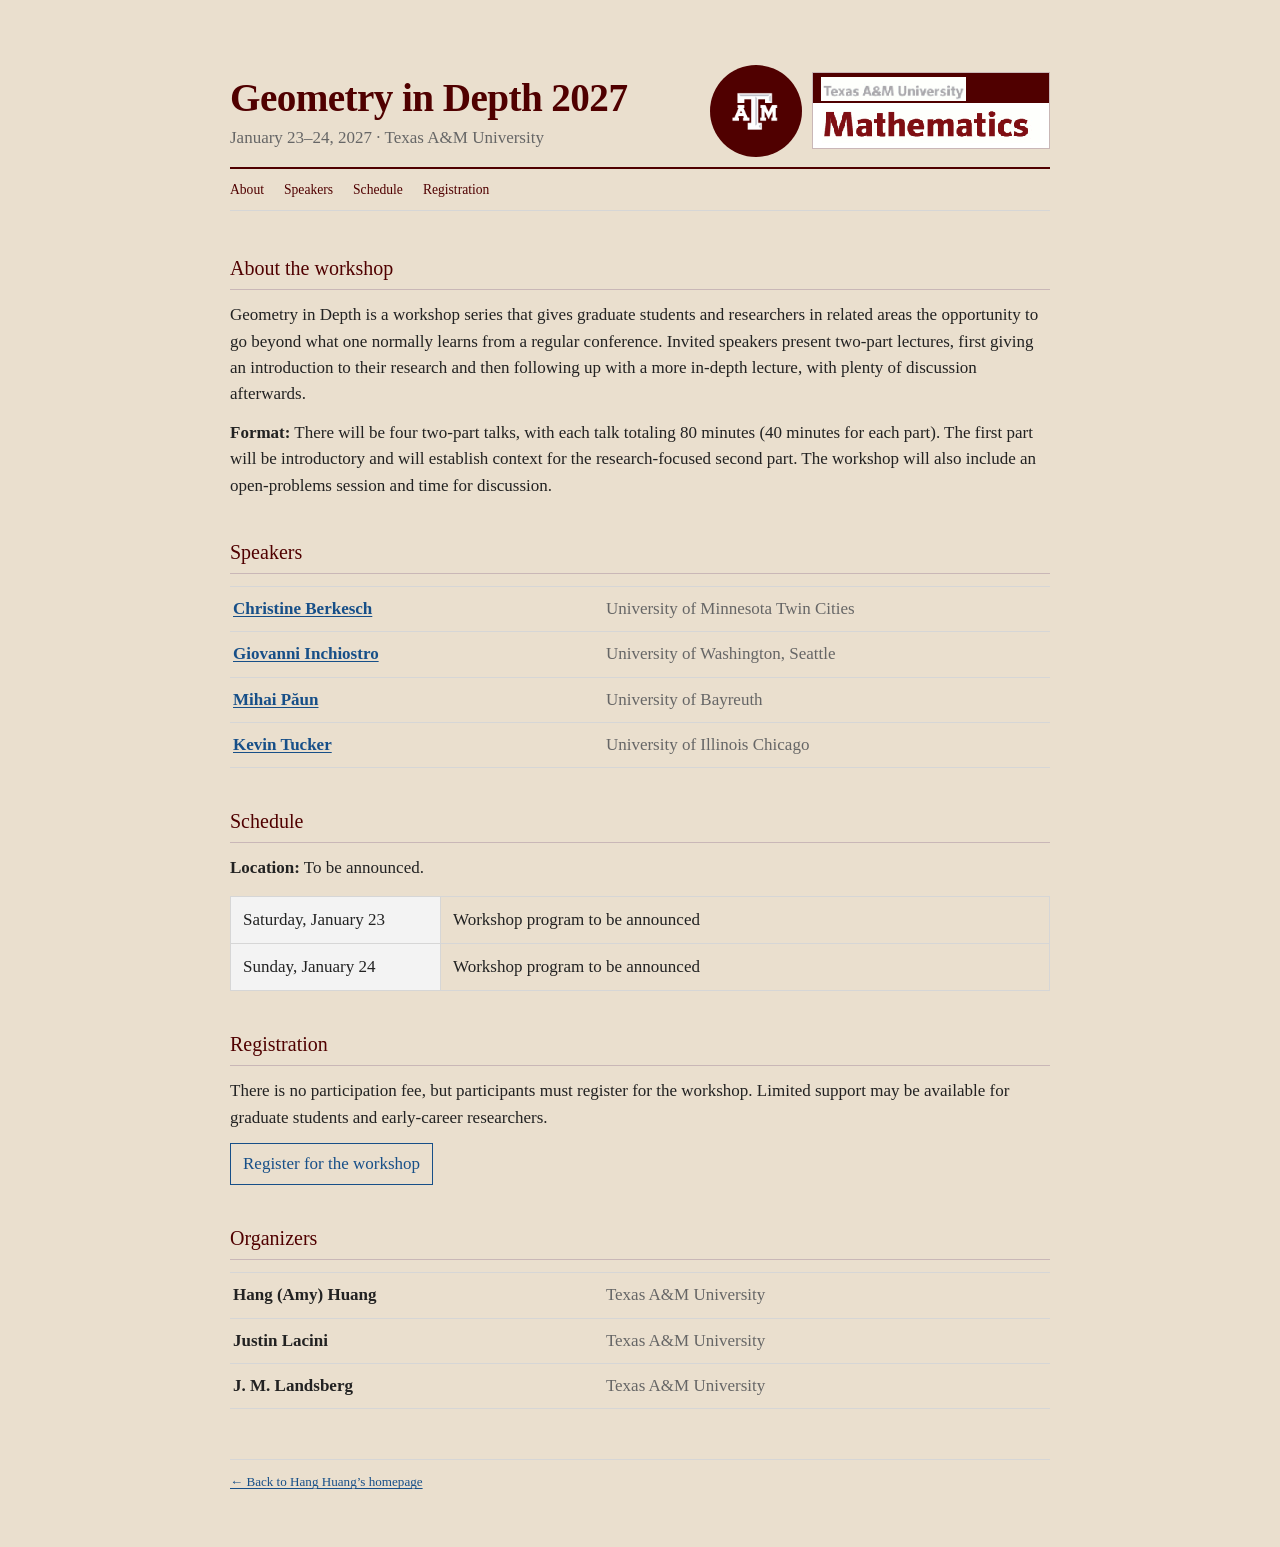
==== commit 03477ce3: "Refine conference branding and layout" ====
--- a/gid27.html
+++ b/gid27.html
@@ -12,19 +12,23 @@
   </head>
   <body class="conference-page">
     <main>
-      <div class="conference-logos">
-        <a href="https://www.tamu.edu/">
-          <img src="assets/tamu-wordmark.png" alt="Texas A&M University" width="162" height="27" />
-        </a>
-        <a href="https://www.math.tamu.edu/">
-          <img src="assets/mathematics-wordmark.gif" alt="Department of Mathematics" width="218" height="35" />
-        </a>
+      <div class="conference-masthead">
+        <header class="conference-title">
+          <h1>Geometry in Depth 2027</h1>
+          <p>January 23–24, 2027 · Texas A&amp;M University</p>
+        </header>
+        <div class="conference-logos">
+          <a class="school-mark" href="https://www.tamu.edu/">
+            <img src="assets/tam-mark-white.png" alt="Texas A&M University" width="396" height="350" />
+          </a>
+          <a class="department-mark" href="https://www.math.tamu.edu/">
+            <span class="department-university">
+              <img src="assets/tamu-wordmark.png" alt="Texas A&M University" width="162" height="27" />
+            </span>
+            <img src="assets/mathematics-wordmark.gif" alt="Department of Mathematics" width="218" height="35" />
+          </a>
+        </div>
       </div>
-
-      <header class="conference-title">
-        <h1>Geometry in Depth 2027</h1>
-        <p>January 23–24, 2027 · Texas A&amp;M University</p>
-      </header>
 
       <nav class="conference-nav" aria-label="Conference navigation">
         <a href="#about">About</a>
@@ -104,7 +108,6 @@
             href="https://docs.google.com/forms/d/16JM95xdHXZeFj7LqHZD20StzO6lVtpzjNh9TrMakeek/viewform"
           >Register for the workshop</a>
         </p>
-        <p><a href="registration.html">Registration information</a></p>
       </section>
 
       <section id="organizers">
--- a/styles.css
+++ b/styles.css
@@ -151,34 +151,80 @@
 
 /* Restrained conference treatment */
 
-.conference-page { background: #faf9f6; }
+.conference-page { background: #eadfce; }
+
+.conference-masthead {
+  min-height: 112px;
+  display: grid;
+  grid-template-columns: 1fr auto;
+  gap: 32px;
+  align-items: center;
+  border-bottom: 2px solid var(--maroon);
+}
 
 .conference-logos {
-  min-height: 62px;
-  margin-bottom: 24px;
-  padding: 10px 13px;
+  padding: 0;
   display: flex;
   align-items: center;
-  justify-content: space-between;
-  gap: 24px;
-  background: var(--maroon);
+  gap: 10px;
 }
 
 .conference-logos a { display: block; line-height: 0; }
 .conference-logos img { max-width: 100%; height: auto; }
 
-.conference-logos a:last-child {
-  padding: 4px 8px;
+.conference-logos .school-mark {
+  width: 92px;
+  height: 92px;
+  padding: 10px;
+  display: grid;
+  place-items: center;
+  overflow: hidden;
+  border-radius: 50%;
+  background: var(--maroon);
+}
+
+.conference-logos .school-mark img {
+  width: 100%;
+  height: 100%;
+  object-fit: contain;
+}
+
+.conference-logos .department-mark {
+  width: 238px;
+  padding: 0;
+  border: 1px solid #c9b7b7;
   background: #fff;
+}
+
+.conference-logos .department-university {
+  min-height: 30px;
+  padding: 3px 8px 1px;
+  display: flex;
+  align-items: center;
+  background: var(--maroon);
+}
+
+.conference-logos .department-university img {
+  width: 145px;
+}
+
+.conference-logos .department-mark > img {
+  width: 218px;
+  margin: 5px 9px;
 }
 
 .conference-title {
   margin-bottom: 0;
-  padding: 22px 0 19px;
-  border-bottom: 2px solid var(--maroon);
-}
-
-.conference-title h1 { color: var(--maroon); font-size: 2.45rem; }
+  padding: 20px 0 16px;
+  border: 0;
+}
+
+.conference-title h1 {
+  color: var(--maroon);
+  font-size: 2.45rem;
+  font-weight: 600;
+  letter-spacing: -0.015em;
+}
 .conference-title p { margin: 4px 0 0; color: var(--muted); }
 
 .conference-nav {
@@ -219,7 +265,8 @@
   .portrait { width: 140px; height: 175px; }
   .introduction h2 { margin-top: 0; }
   dl { grid-template-columns: 80px 1fr; }
-  .conference-logos { align-items: flex-start; flex-direction: column; }
+  .conference-masthead { grid-template-columns: 1fr; gap: 4px; padding-bottom: 14px; }
+  .conference-logos { align-items: center; }
   .conference-title h1 { font-size: 2rem; }
   .people-list li { grid-template-columns: 1fr; gap: 1px; }
   .schedule th { width: 45%; }
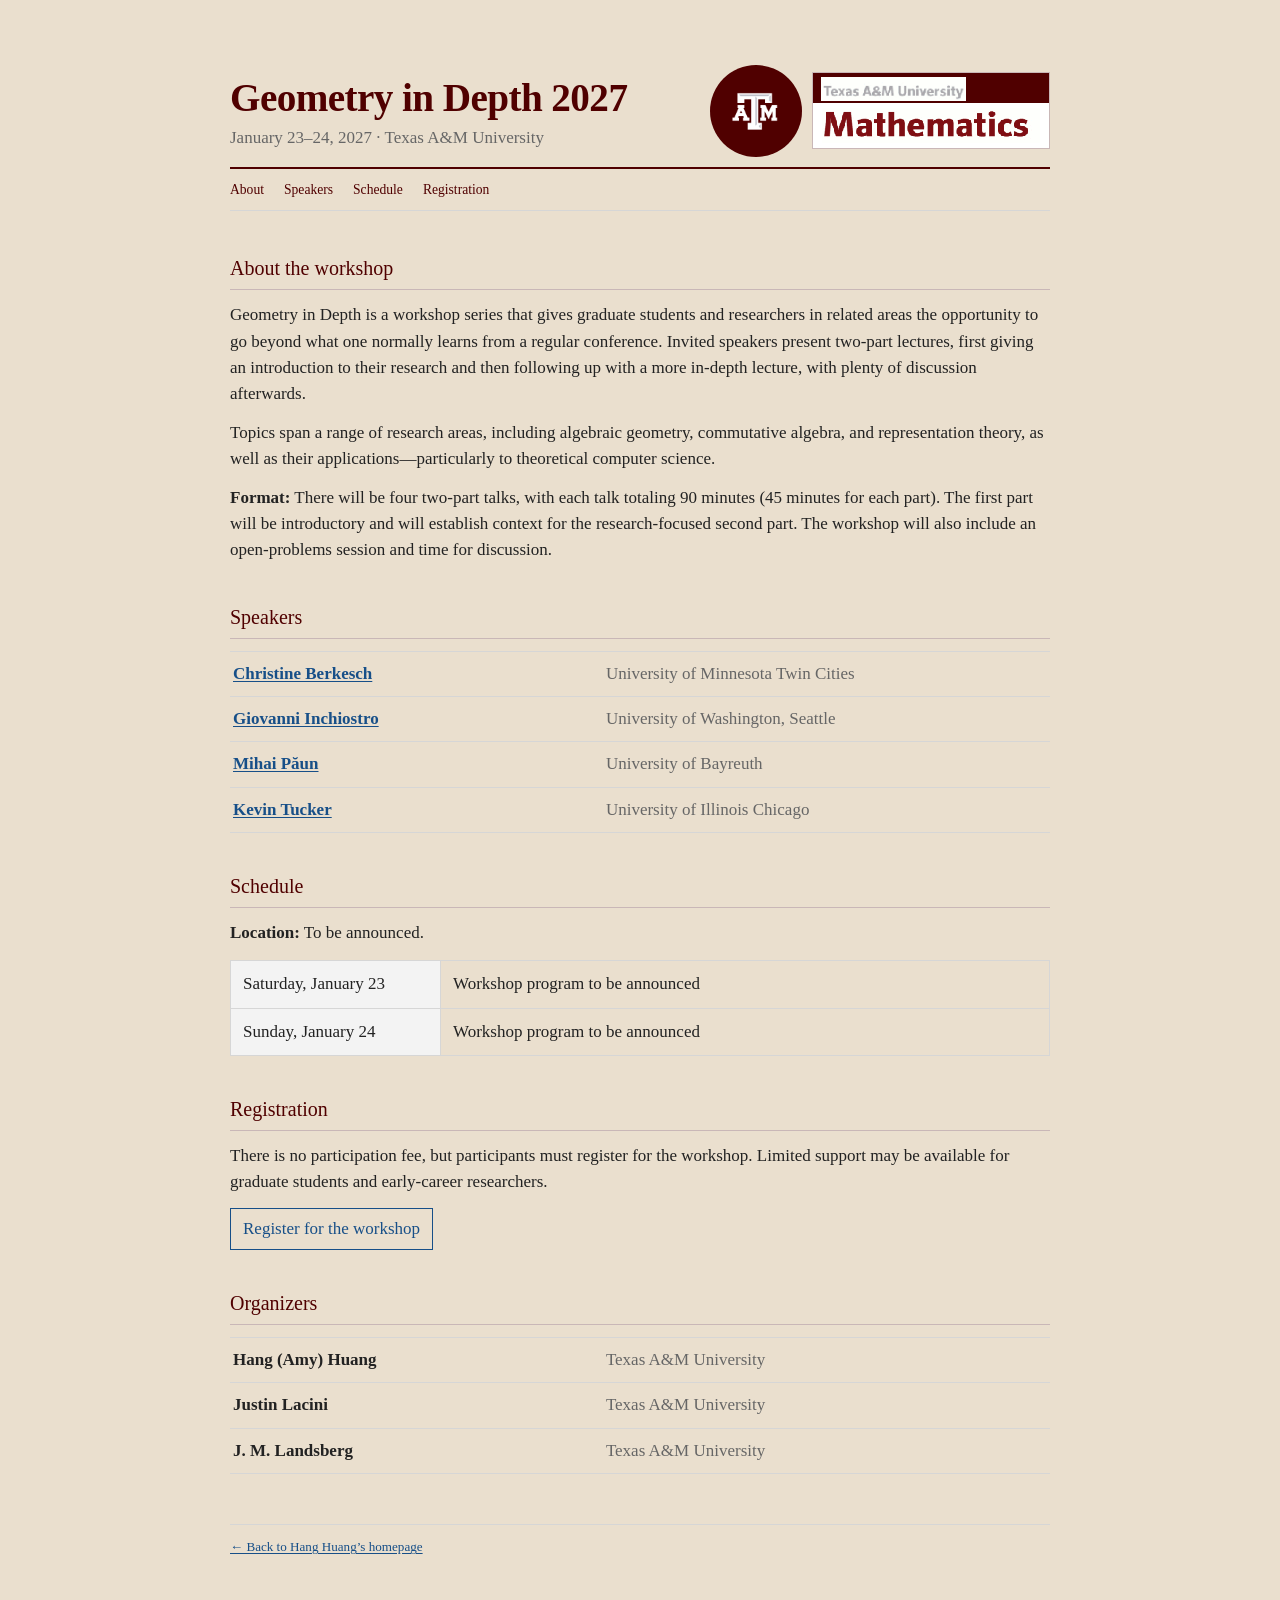
==== commit 94add06c: "Refine workshop scope and talk format" ====
--- a/gid27.html
+++ b/gid27.html
@@ -48,8 +48,13 @@
           plenty of discussion afterwards.
         </p>
         <p>
+          Topics span a range of research areas, including algebraic geometry,
+          commutative algebra, and representation theory, as well as their
+          applications—particularly to theoretical computer science.
+        </p>
+        <p>
           <strong>Format:</strong> There will be four two-part talks, with each
-          talk totaling 80 minutes (40 minutes for each part). The first part
+          talk totaling 90 minutes (45 minutes for each part). The first part
           will be introductory and will establish context for the
           research-focused second part. The workshop will also include an
           open-problems session and time for discussion.
